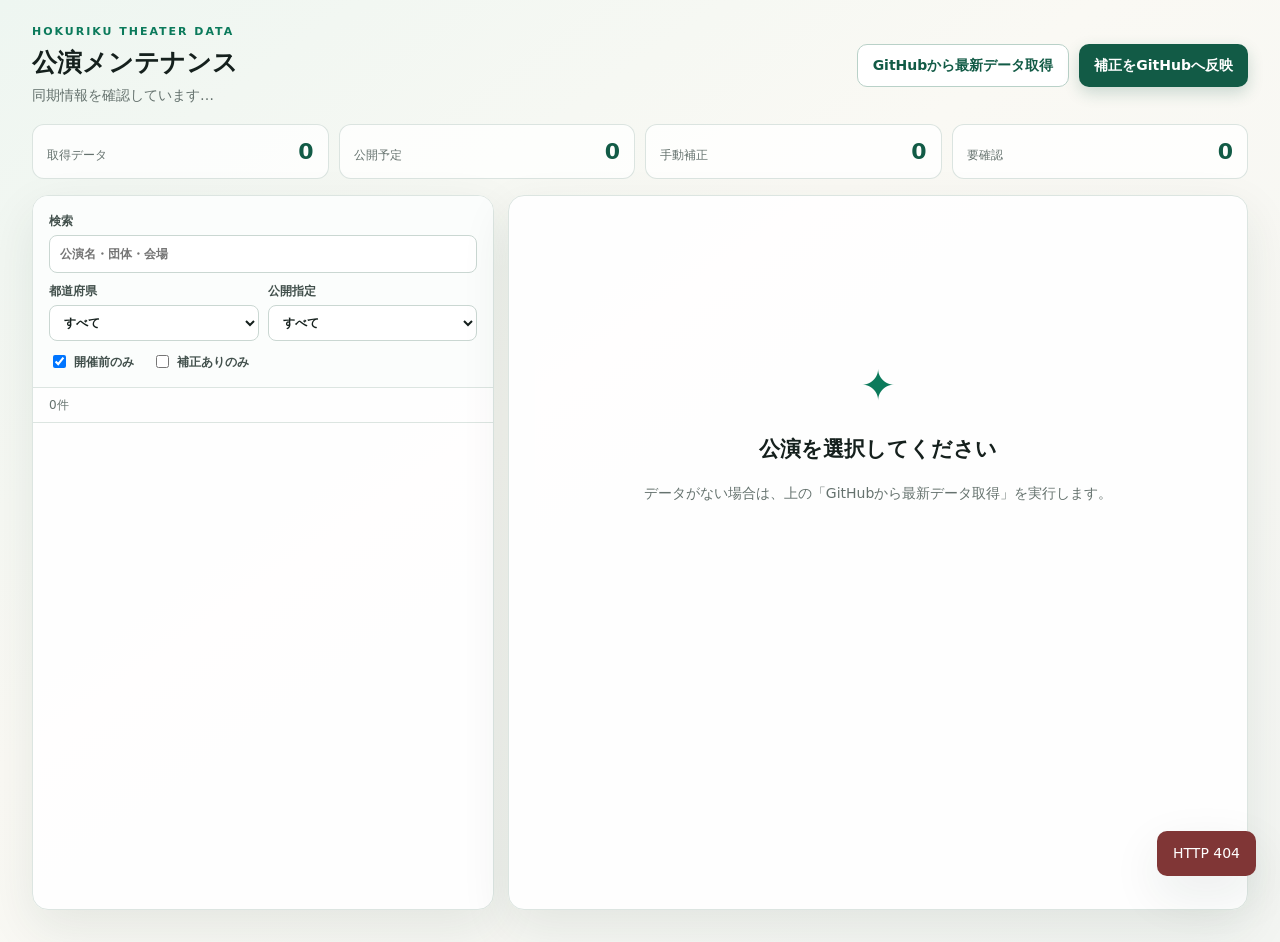
==== maintenance_web/index.html @ 02702229 "Add local event maintenance interface" ====
<!doctype html>
<html lang="ja">
<head>
  <meta charset="utf-8">
  <meta name="viewport" content="width=device-width,initial-scale=1">
  <title>公演メンテナンス</title>
  <link rel="stylesheet" href="maintenance.css">
  <script src="maintenance.js" defer></script>
</head>
<body>
  <header class="topbar">
    <div>
      <p class="eyebrow">HOKURIKU THEATER DATA</p>
      <h1>公演メンテナンス</h1>
      <p id="syncSummary" class="muted">同期情報を確認しています…</p>
    </div>
    <div class="actions">
      <button id="syncButton" class="button secondary">GitHubから最新データ取得</button>
      <button id="publishButton" class="button primary">補正をGitHubへ反映</button>
    </div>
  </header>

  <section id="warningBar" class="warning" hidden></section>
  <section class="metrics" aria-label="データ件数">
    <article><span>取得データ</span><strong id="baseCount">0</strong></article>
    <article><span>公開予定</span><strong id="scheduleCount">0</strong></article>
    <article><span>手動補正</span><strong id="overrideCount">0</strong></article>
    <article><span>要確認</span><strong id="problemCount">0</strong></article>
  </section>

  <main class="workspace">
    <aside class="list-pane">
      <div class="filters">
        <label>検索<input id="searchInput" type="search" placeholder="公演名・団体・会場"></label>
        <div class="filter-grid">
          <label>都道府県<select id="prefectureFilter"><option value="">すべて</option></select></label>
          <label>公開指定<select id="publicationFilter"><option value="">すべて</option><option value="default">自動判定</option><option value="published">掲載確定</option><option value="excluded">除外確定</option></select></label>
        </div>
        <div class="checks">
          <label><input id="upcomingOnly" type="checkbox" checked> 開催前のみ</label>
          <label><input id="overrideOnly" type="checkbox"> 補正ありのみ</label>
        </div>
      </div>
      <p id="resultCount" class="result-count">0件</p>
      <div id="eventList" class="event-list" aria-live="polite"></div>
    </aside>

    <section class="detail-pane">
      <div id="emptyState" class="empty-state">
        <div class="empty-icon">✦</div>
        <h2>公演を選択してください</h2>
        <p>データがない場合は、上の「GitHubから最新データ取得」を実行します。</p>
      </div>

      <form id="editForm" hidden>
        <div class="detail-header">
          <div>
            <p id="eventId" class="event-id"></p>
            <h2 id="detailTitle">公演情報を補正</h2>
          </div>
          <span id="overrideBadge" class="badge" hidden>補正あり</span>
        </div>

        <div class="form-grid">
          <label class="wide">公演名<input name="event_name" required></label>
          <label class="wide">正規化公演名<input name="normalized_event_name"></label>
          <label>団体名<input name="organization"></label>
          <label>カテゴリ<input name="category"></label>
          <label>会場名<input name="venue_name"></label>
          <label>正規化会場名<input name="normalized_venue_name"></label>
          <label class="wide">所在地<input name="location"></label>
          <label class="wide">正規化所在地<input name="normalized_location"></label>
          <label>開始日<input name="start_date" type="date"></label>
          <label>終了日<input name="end_date" type="date"></label>
          <label>開始時刻<input name="start_time" type="time"></label>
          <label>抽出推奨<select name="posting_recommendation"><option value="">未指定</option><option value="post">post</option><option value="review">review</option><option value="skip">skip</option></select></label>
          <label>告知投稿<select name="is_event_announcement"><option value="">未指定</option><option value="true">はい</option><option value="false">いいえ</option></select></label>
          <label>具体的日程あり<select name="has_actionable_schedule_info"><option value="">未指定</option><option value="true">はい</option><option value="false">いいえ</option></select></label>
          <label class="wide">公式参照URL<input name="manual_reference_url" type="url" placeholder="https://..."></label>
          <label>公開指定<select name="manual_publish_status"><option value="default">自動判定</option><option value="published">掲載確定</option><option value="excluded">除外確定</option></select></label>
          <label class="wide">補正メモ<textarea id="noteInput" rows="3" placeholder="確認した公式情報など"></textarea></label>
        </div>

        <section class="preview-card">
          <div><span class="preview-label">公開プレビュー</span><strong id="previewStatus"></strong></div>
          <p id="previewText"></p>
          <a id="previewLink" target="_blank" rel="noreferrer" hidden>参照先を開く</a>
        </section>

        <section class="source-card">
          <h3>元ツイート</h3>
          <div id="sourceLinks"></div>
        </section>

        <div class="form-actions">
          <button id="deleteButton" type="button" class="button danger">補正を解除</button>
          <button type="submit" class="button primary">補正を保存</button>
        </div>
      </form>
    </section>
  </main>
  <div id="toast" class="toast" role="status" aria-live="polite" hidden></div>
</body>
</html>
---- maintenance_web/maintenance.css ----
:root{color-scheme:light;--ink:#15201d;--muted:#65726e;--line:#dce5e1;--paper:#fff;--soft:#f3f7f5;--green:#125b46;--green2:#0b7a5b;--amber:#a56410;--red:#a43d3d;--shadow:0 18px 50px rgba(24,52,43,.09)}*{box-sizing:border-box}body{margin:0;background:linear-gradient(145deg,#eef6f1 0,#faf9f4 42%,#f3f5f2 100%);color:var(--ink);font:14px/1.5 system-ui,-apple-system,"Segoe UI",sans-serif;min-height:100vh}.topbar{display:flex;justify-content:space-between;gap:24px;align-items:center;padding:24px 32px 18px}.eyebrow{margin:0 0 3px;color:var(--green2);font-size:11px;letter-spacing:.18em;font-weight:800}.topbar h1{font-size:25px;margin:0}.muted{color:var(--muted);margin:4px 0 0}.actions,.form-actions{display:flex;gap:10px}.button{border:0;border-radius:10px;padding:10px 15px;font:inherit;font-weight:700;cursor:pointer;transition:.18s}.button:disabled{opacity:.5;cursor:wait}.button.primary{background:var(--green);color:white;box-shadow:0 6px 16px rgba(18,91,70,.2)}.button.secondary{background:white;color:var(--green);border:1px solid #b9d1c8}.button.danger{background:#fff0ef;color:var(--red);margin-right:auto}.button:hover:not(:disabled){transform:translateY(-1px)}.warning{margin:0 32px 14px;padding:10px 14px;border-radius:9px;background:#fff4d9;color:#74450a;border:1px solid #f0d394}.metrics{display:grid;grid-template-columns:repeat(4,minmax(100px,1fr));gap:10px;margin:0 32px 16px}.metrics article{background:rgba(255,255,255,.76);border:1px solid rgba(215,226,221,.9);border-radius:12px;padding:10px 14px;display:flex;justify-content:space-between;align-items:baseline}.metrics span{color:var(--muted);font-size:12px}.metrics strong{font-size:22px;color:var(--green)}.workspace{display:grid;grid-template-columns:minmax(300px,38%) 1fr;gap:14px;margin:0 32px 32px;height:calc(100vh - 185px);min-height:560px}.list-pane,.detail-pane{background:rgba(255,255,255,.92);border:1px solid var(--line);border-radius:16px;box-shadow:var(--shadow);overflow:hidden}.list-pane{display:flex;flex-direction:column}.filters{padding:16px;border-bottom:1px solid var(--line);background:#fbfdfc}.filters label,.form-grid label{display:flex;flex-direction:column;gap:5px;font-size:12px;font-weight:700;color:#42504c}.filters input,.filters select,.form-grid input,.form-grid select,.form-grid textarea{width:100%;border:1px solid #cad7d2;border-radius:8px;background:white;padding:9px 10px;color:var(--ink);font:inherit;outline:none}.filters input:focus,.filters select:focus,.form-grid input:focus,.form-grid select:focus,.form-grid textarea:focus{border-color:var(--green2);box-shadow:0 0 0 3px rgba(11,122,91,.11)}.filter-grid{display:grid;grid-template-columns:1fr 1fr;gap:9px;margin-top:9px}.checks{display:flex;gap:18px;margin-top:11px}.checks label{flex-direction:row;align-items:center}.checks input{width:auto}.result-count{padding:8px 16px;margin:0;color:var(--muted);font-size:12px;border-bottom:1px solid var(--line)}.event-list{overflow:auto}.event-item{display:block;width:100%;border:0;border-bottom:1px solid #edf1ef;background:white;text-align:left;padding:13px 16px;cursor:pointer;color:inherit}.event-item:hover{background:#f6faf8}.event-item.active{background:#eaf5f0;box-shadow:inset 4px 0 var(--green2)}.event-item strong{display:block;margin-bottom:3px;font-size:14px}.event-meta{display:flex;gap:7px;flex-wrap:wrap;color:var(--muted);font-size:12px}.mini-badge{font-size:10px;padding:1px 6px;border-radius:10px;background:#dcefe7;color:var(--green)}.mini-badge.excluded{background:#f7dddd;color:var(--red)}.detail-pane{overflow:auto;padding:23px}.empty-state{text-align:center;color:var(--muted);padding:15vh 20px}.empty-state h2{color:var(--ink)}.empty-icon{font-size:42px;color:var(--green2)}.detail-header{display:flex;justify-content:space-between;align-items:start;border-bottom:1px solid var(--line);padding-bottom:14px;margin-bottom:18px}.detail-header h2{margin:2px 0 0;font-size:21px}.event-id{margin:0;color:var(--muted);font-size:11px;font-family:ui-monospace,monospace}.badge{background:#dcefe7;color:var(--green);padding:4px 9px;border-radius:20px;font-size:11px;font-weight:800}.form-grid{display:grid;grid-template-columns:1fr 1fr;gap:13px 15px}.form-grid .wide{grid-column:1/-1}.form-grid label.changed{color:var(--amber)}.form-grid label.changed input,.form-grid label.changed select,.form-grid label.changed textarea{border-color:#d8a34c;background:#fffbf0}.preview-card,.source-card{border:1px solid var(--line);border-radius:11px;background:var(--soft);padding:14px;margin-top:17px}.preview-card>div{display:flex;justify-content:space-between}.preview-label,.source-card h3{font-size:11px;text-transform:uppercase;letter-spacing:.08em;color:var(--muted);margin:0}.preview-card p{margin:7px 0}.preview-card a,.source-card a{color:var(--green2)}.source-card a{display:block;margin-top:5px;overflow-wrap:anywhere}.form-actions{margin-top:18px;justify-content:flex-end}.toast{position:fixed;right:24px;bottom:24px;z-index:5;background:#163c31;color:white;border-radius:10px;padding:12px 16px;box-shadow:var(--shadow);max-width:min(420px,90vw)}.toast.error{background:#803636}@media(max-width:900px){.topbar{align-items:flex-start;flex-direction:column}.workspace{grid-template-columns:1fr;height:auto}.list-pane{height:48vh}.detail-pane{min-height:550px}.metrics{grid-template-columns:1fr 1fr}}@media(max-width:560px){.topbar,.workspace{margin-left:14px;margin-right:14px}.topbar{padding-left:0;padding-right:0}.metrics{margin-left:14px;margin-right:14px}.actions{width:100%;flex-direction:column}.workspace{display:block}.list-pane{margin-bottom:12px}.form-grid{grid-template-columns:1fr}.form-grid .wide{grid-column:auto}.filter-grid{grid-template-columns:1fr}.checks{flex-direction:column;gap:5px}}
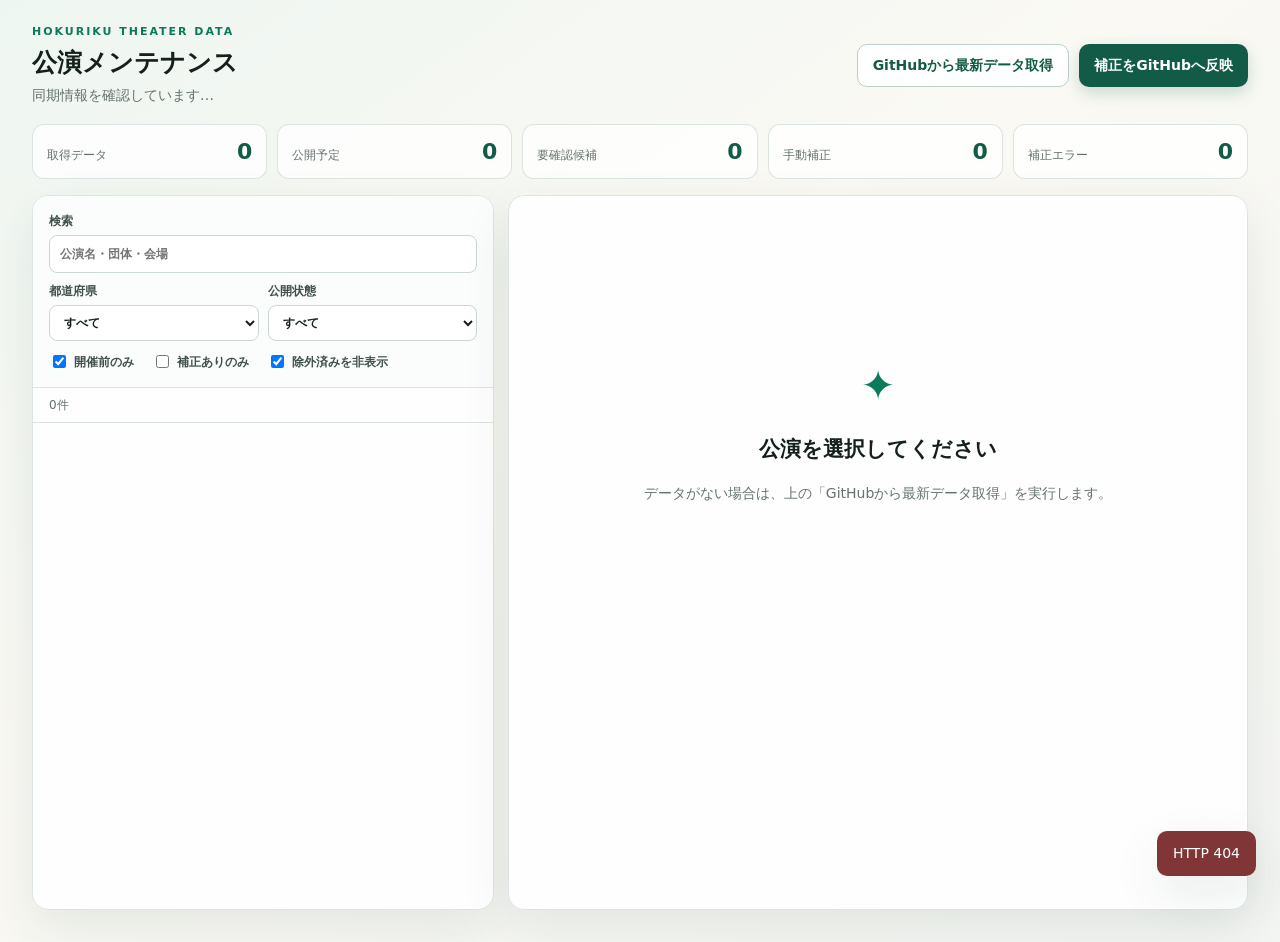
==== commit b5375ae9: "Add review workflow and improve pipeline Co-authored-by: Copilot <223556219+Copilot@users.noreply.gi" ====
--- a/maintenance_web/index.html
+++ b/maintenance_web/index.html
@@ -24,8 +24,9 @@
   <section class="metrics" aria-label="データ件数">
     <article><span>取得データ</span><strong id="baseCount">0</strong></article>
     <article><span>公開予定</span><strong id="scheduleCount">0</strong></article>
+    <article><span>要確認候補</span><strong id="reviewCount">0</strong></article>
     <article><span>手動補正</span><strong id="overrideCount">0</strong></article>
-    <article><span>要確認</span><strong id="problemCount">0</strong></article>
+    <article><span>補正エラー</span><strong id="problemCount">0</strong></article>
   </section>
 
   <main class="workspace">
@@ -34,11 +35,12 @@
         <label>検索<input id="searchInput" type="search" placeholder="公演名・団体・会場"></label>
         <div class="filter-grid">
           <label>都道府県<select id="prefectureFilter"><option value="">すべて</option></select></label>
-          <label>公開指定<select id="publicationFilter"><option value="">すべて</option><option value="default">自動判定</option><option value="published">掲載確定</option><option value="excluded">除外確定</option></select></label>
+          <label>公開状態<select id="publicationFilter"><option value="">すべて</option><option value="review">要確認</option><option value="default">自動判定</option><option value="published">掲載確定</option><option value="excluded">除外確定</option></select></label>
         </div>
         <div class="checks">
           <label><input id="upcomingOnly" type="checkbox" checked> 開催前のみ</label>
           <label><input id="overrideOnly" type="checkbox"> 補正ありのみ</label>
+          <label><input id="hideExcluded" type="checkbox" checked> 除外済みを非表示</label>
         </div>
       </div>
       <p id="resultCount" class="result-count">0件</p>
@@ -64,7 +66,7 @@
         <div class="form-grid">
           <label class="wide">公演名<input name="event_name" required></label>
           <label class="wide">正規化公演名<input name="normalized_event_name"></label>
-          <label>団体名<input name="organization"></label>
+          <label>団体名（マスター）<select name="organization"><option value="">未指定（団体マスターから選択）</option></select><small id="organizationStatus" class="muted" hidden></small></label>
           <label>カテゴリ<input name="category"></label>
           <label>会場名<input name="venue_name"></label>
           <label>正規化会場名<input name="normalized_venue_name"></label>
--- a/maintenance_web/maintenance.css
+++ b/maintenance_web/maintenance.css
@@ -1 +1,2 @@
-:root{color-scheme:light;--ink:#15201d;--muted:#65726e;--line:#dce5e1;--paper:#fff;--soft:#f3f7f5;--green:#125b46;--green2:#0b7a5b;--amber:#a56410;--red:#a43d3d;--shadow:0 18px 50px rgba(24,52,43,.09)}*{box-sizing:border-box}body{margin:0;background:linear-gradient(145deg,#eef6f1 0,#faf9f4 42%,#f3f5f2 100%);color:var(--ink);font:14px/1.5 system-ui,-apple-system,"Segoe UI",sans-serif;min-height:100vh}.topbar{display:flex;justify-content:space-between;gap:24px;align-items:center;padding:24px 32px 18px}.eyebrow{margin:0 0 3px;color:var(--green2);font-size:11px;letter-spacing:.18em;font-weight:800}.topbar h1{font-size:25px;margin:0}.muted{color:var(--muted);margin:4px 0 0}.actions,.form-actions{display:flex;gap:10px}.button{border:0;border-radius:10px;padding:10px 15px;font:inherit;font-weight:700;cursor:pointer;transition:.18s}.button:disabled{opacity:.5;cursor:wait}.button.primary{background:var(--green);color:white;box-shadow:0 6px 16px rgba(18,91,70,.2)}.button.secondary{background:white;color:var(--green);border:1px solid #b9d1c8}.button.danger{background:#fff0ef;color:var(--red);margin-right:auto}.button:hover:not(:disabled){transform:translateY(-1px)}.warning{margin:0 32px 14px;padding:10px 14px;border-radius:9px;background:#fff4d9;color:#74450a;border:1px solid #f0d394}.metrics{display:grid;grid-template-columns:repeat(4,minmax(100px,1fr));gap:10px;margin:0 32px 16px}.metrics article{background:rgba(255,255,255,.76);border:1px solid rgba(215,226,221,.9);border-radius:12px;padding:10px 14px;display:flex;justify-content:space-between;align-items:baseline}.metrics span{color:var(--muted);font-size:12px}.metrics strong{font-size:22px;color:var(--green)}.workspace{display:grid;grid-template-columns:minmax(300px,38%) 1fr;gap:14px;margin:0 32px 32px;height:calc(100vh - 185px);min-height:560px}.list-pane,.detail-pane{background:rgba(255,255,255,.92);border:1px solid var(--line);border-radius:16px;box-shadow:var(--shadow);overflow:hidden}.list-pane{display:flex;flex-direction:column}.filters{padding:16px;border-bottom:1px solid var(--line);background:#fbfdfc}.filters label,.form-grid label{display:flex;flex-direction:column;gap:5px;font-size:12px;font-weight:700;color:#42504c}.filters input,.filters select,.form-grid input,.form-grid select,.form-grid textarea{width:100%;border:1px solid #cad7d2;border-radius:8px;background:white;padding:9px 10px;color:var(--ink);font:inherit;outline:none}.filters input:focus,.filters select:focus,.form-grid input:focus,.form-grid select:focus,.form-grid textarea:focus{border-color:var(--green2);box-shadow:0 0 0 3px rgba(11,122,91,.11)}.filter-grid{display:grid;grid-template-columns:1fr 1fr;gap:9px;margin-top:9px}.checks{display:flex;gap:18px;margin-top:11px}.checks label{flex-direction:row;align-items:center}.checks input{width:auto}.result-count{padding:8px 16px;margin:0;color:var(--muted);font-size:12px;border-bottom:1px solid var(--line)}.event-list{overflow:auto}.event-item{display:block;width:100%;border:0;border-bottom:1px solid #edf1ef;background:white;text-align:left;padding:13px 16px;cursor:pointer;color:inherit}.event-item:hover{background:#f6faf8}.event-item.active{background:#eaf5f0;box-shadow:inset 4px 0 var(--green2)}.event-item strong{display:block;margin-bottom:3px;font-size:14px}.event-meta{display:flex;gap:7px;flex-wrap:wrap;color:var(--muted);font-size:12px}.mini-badge{font-size:10px;padding:1px 6px;border-radius:10px;background:#dcefe7;color:var(--green)}.mini-badge.excluded{background:#f7dddd;color:var(--red)}.detail-pane{overflow:auto;padding:23px}.empty-state{text-align:center;color:var(--muted);padding:15vh 20px}.empty-state h2{color:var(--ink)}.empty-icon{font-size:42px;color:var(--green2)}.detail-header{display:flex;justify-content:space-between;align-items:start;border-bottom:1px solid var(--line);padding-bottom:14px;margin-bottom:18px}.detail-header h2{margin:2px 0 0;font-size:21px}.event-id{margin:0;color:var(--muted);font-size:11px;font-family:ui-monospace,monospace}.badge{background:#dcefe7;color:var(--green);padding:4px 9px;border-radius:20px;font-size:11px;font-weight:800}.form-grid{display:grid;grid-template-columns:1fr 1fr;gap:13px 15px}.form-grid .wide{grid-column:1/-1}.form-grid label.changed{color:var(--amber)}.form-grid label.changed input,.form-grid label.changed select,.form-grid label.changed textarea{border-color:#d8a34c;background:#fffbf0}.preview-card,.source-card{border:1px solid var(--line);border-radius:11px;background:var(--soft);padding:14px;margin-top:17px}.preview-card>div{display:flex;justify-content:space-between}.preview-label,.source-card h3{font-size:11px;text-transform:uppercase;letter-spacing:.08em;color:var(--muted);margin:0}.preview-card p{margin:7px 0}.preview-card a,.source-card a{color:var(--green2)}.source-card a{display:block;margin-top:5px;overflow-wrap:anywhere}.form-actions{margin-top:18px;justify-content:flex-end}.toast{position:fixed;right:24px;bottom:24px;z-index:5;background:#163c31;color:white;border-radius:10px;padding:12px 16px;box-shadow:var(--shadow);max-width:min(420px,90vw)}.toast.error{background:#803636}@media(max-width:900px){.topbar{align-items:flex-start;flex-direction:column}.workspace{grid-template-columns:1fr;height:auto}.list-pane{height:48vh}.detail-pane{min-height:550px}.metrics{grid-template-columns:1fr 1fr}}@media(max-width:560px){.topbar,.workspace{margin-left:14px;margin-right:14px}.topbar{padding-left:0;padding-right:0}.metrics{margin-left:14px;margin-right:14px}.actions{width:100%;flex-direction:column}.workspace{display:block}.list-pane{margin-bottom:12px}.form-grid{grid-template-columns:1fr}.form-grid .wide{grid-column:auto}.filter-grid{grid-template-columns:1fr}.checks{flex-direction:column;gap:5px}}
+:root{color-scheme:light;--ink:#15201d;--muted:#65726e;--line:#dce5e1;--paper:#fff;--soft:#f3f7f5;--green:#125b46;--green2:#0b7a5b;--amber:#a56410;--red:#a43d3d;--shadow:0 18px 50px rgba(24,52,43,.09)}*{box-sizing:border-box}body{margin:0;background:linear-gradient(145deg,#eef6f1 0,#faf9f4 42%,#f3f5f2 100%);color:var(--ink);font:14px/1.5 system-ui,-apple-system,"Segoe UI",sans-serif;min-height:100vh}.topbar{display:flex;justify-content:space-between;gap:24px;align-items:center;padding:24px 32px 18px}.eyebrow{margin:0 0 3px;color:var(--green2);font-size:11px;letter-spacing:.18em;font-weight:800}.topbar h1{font-size:25px;margin:0}.muted{color:var(--muted);margin:4px 0 0}.actions,.form-actions{display:flex;gap:10px}.button{border:0;border-radius:10px;padding:10px 15px;font:inherit;font-weight:700;cursor:pointer;transition:.18s}.button:disabled{opacity:.5;cursor:wait}.button.primary{background:var(--green);color:white;box-shadow:0 6px 16px rgba(18,91,70,.2)}.button.secondary{background:white;color:var(--green);border:1px solid #b9d1c8}.button.danger{background:#fff0ef;color:var(--red);margin-right:auto}.button:hover:not(:disabled){transform:translateY(-1px)}.warning{margin:0 32px 14px;padding:10px 14px;border-radius:9px;background:#fff4d9;color:#74450a;border:1px solid #f0d394}.metrics{display:grid;grid-template-columns:repeat(5,minmax(100px,1fr));gap:10px;margin:0 32px 16px}.metrics article{background:rgba(255,255,255,.76);border:1px solid rgba(215,226,221,.9);border-radius:12px;padding:10px 14px;display:flex;justify-content:space-between;align-items:baseline}.metrics span{color:var(--muted);font-size:12px}.metrics strong{font-size:22px;color:var(--green)}.workspace{display:grid;grid-template-columns:minmax(300px,38%) 1fr;gap:14px;margin:0 32px 32px;height:calc(100vh - 185px);min-height:560px}.list-pane,.detail-pane{background:rgba(255,255,255,.92);border:1px solid var(--line);border-radius:16px;box-shadow:var(--shadow);overflow:hidden}.list-pane{display:flex;flex-direction:column}.filters{padding:16px;border-bottom:1px solid var(--line);background:#fbfdfc}.filters label,.form-grid label{display:flex;flex-direction:column;gap:5px;font-size:12px;font-weight:700;color:#42504c}.filters input,.filters select,.form-grid input,.form-grid select,.form-grid textarea{width:100%;border:1px solid #cad7d2;border-radius:8px;background:white;padding:9px 10px;color:var(--ink);font:inherit;outline:none}.filters input:focus,.filters select:focus,.form-grid input:focus,.form-grid select:focus,.form-grid textarea:focus{border-color:var(--green2);box-shadow:0 0 0 3px rgba(11,122,91,.11)}.filter-grid{display:grid;grid-template-columns:1fr 1fr;gap:9px;margin-top:9px}.checks{display:flex;gap:18px;margin-top:11px}.checks label{flex-direction:row;align-items:center}.checks input{width:auto}.result-count{padding:8px 16px;margin:0;color:var(--muted);font-size:12px;border-bottom:1px solid var(--line)}.event-list{overflow:auto}.event-item{display:block;width:100%;border:0;border-bottom:1px solid #edf1ef;background:white;text-align:left;padding:13px 16px;cursor:pointer;color:inherit}.event-item:hover{background:#f6faf8}.event-item.active{background:#eaf5f0;box-shadow:inset 4px 0 var(--green2)}.event-item strong{display:block;margin-bottom:3px;font-size:14px}.event-meta{display:flex;gap:7px;flex-wrap:wrap;color:var(--muted);font-size:12px}.mini-badge{font-size:10px;padding:1px 6px;border-radius:10px;background:#dcefe7;color:var(--green)}.mini-badge.excluded{background:#f7dddd;color:var(--red)}.detail-pane{overflow:auto;padding:23px}.empty-state{text-align:center;color:var(--muted);padding:15vh 20px}.empty-state h2{color:var(--ink)}.empty-icon{font-size:42px;color:var(--green2)}.detail-header{display:flex;justify-content:space-between;align-items:start;border-bottom:1px solid var(--line);padding-bottom:14px;margin-bottom:18px}.detail-header h2{margin:2px 0 0;font-size:21px}.event-id{margin:0;color:var(--muted);font-size:11px;font-family:ui-monospace,monospace}.badge{background:#dcefe7;color:var(--green);padding:4px 9px;border-radius:20px;font-size:11px;font-weight:800}.form-grid{display:grid;grid-template-columns:1fr 1fr;gap:13px 15px}.form-grid .wide{grid-column:1/-1}.form-grid label.changed{color:var(--amber)}.form-grid label.changed input,.form-grid label.changed select,.form-grid label.changed textarea{border-color:#d8a34c;background:#fffbf0}.preview-card,.source-card{border:1px solid var(--line);border-radius:11px;background:var(--soft);padding:14px;margin-top:17px}.preview-card>div{display:flex;justify-content:space-between}.preview-label,.source-card h3{font-size:11px;text-transform:uppercase;letter-spacing:.08em;color:var(--muted);margin:0}.preview-card p{margin:7px 0}.preview-card a,.source-card a{color:var(--green2)}.source-card a{display:block;margin-top:5px;overflow-wrap:anywhere}.form-actions{margin-top:18px;justify-content:flex-end}.toast{position:fixed;right:24px;bottom:24px;z-index:5;background:#163c31;color:white;border-radius:10px;padding:12px 16px;box-shadow:var(--shadow);max-width:min(420px,90vw)}.toast.error{background:#803636}@media(max-width:900px){.topbar{align-items:flex-start;flex-direction:column}.workspace{grid-template-columns:1fr;height:auto}.list-pane{height:48vh}.detail-pane{min-height:550px}.metrics{grid-template-columns:1fr 1fr}}@media(max-width:560px){.topbar,.workspace{margin-left:14px;margin-right:14px}.topbar{padding-left:0;padding-right:0}.metrics{margin-left:14px;margin-right:14px}.actions{width:100%;flex-direction:column}.workspace{display:block}.list-pane{margin-bottom:12px}.form-grid{grid-template-columns:1fr}.form-grid .wide{grid-column:auto}.filter-grid{grid-template-columns:1fr}.checks{flex-direction:column;gap:5px}}
+.mini-badge.review{background:#fff0cf;color:#8a590d}.detail-pane{overflow:auto;padding:23px}.empty-state{text-align:center;color:var(--muted);padding:15vh 20px}.empty-state h2{color:var(--ink)}.empty-icon{font-size:42px;color:var(--green2)}.detail-header{display:flex;justify-content:space-between;align-items:start;border-bottom:1px solid var(--line);padding-bottom:14px;margin-bottom:18px}.detail-header h2{margin:2px 0 0;font-size:21px}.event-id{margin:0;color:var(--muted);font-size:11px;font-family:ui-monospace,monospace}.badge{background:#dcefe7;color:var(--green);padding:4px 9px;border-radius:20px;font-size:11px;font-weight:800}.form-grid{display:grid;grid-template-columns:1fr 1fr;gap:13px 15px}.form-grid .wide{grid-column:1/-1}.form-grid label.changed{color:var(--amber)}.form-grid label.changed input,.form-grid label.changed select,.form-grid label.changed textarea{border-color:#d8a34c;background:#fffbf0}.preview-card,.source-card{border:1px solid var(--line);border-radius:11px;background:var(--soft);padding:14px;margin-top:17px}.preview-card>div{display:flex;justify-content:space-between}.preview-label,.source-card h3{font-size:11px;text-transform:uppercase;letter-spacing:.08em;color:var(--muted);margin:0}.preview-card p{margin:7px 0}.preview-card a,.source-card a{color:var(--green2)}.source-card a{display:block;margin-top:5px;overflow-wrap:anywhere}.form-actions{margin-top:18px;justify-content:flex-end}.toast{position:fixed;right:24px;bottom:24px;z-index:5;background:#163c31;color:white;border-radius:10px;padding:12px 16px;box-shadow:var(--shadow);max-width:min(420px,90vw)}.toast.error{background:#803636}@media(max-width:900px){.topbar{align-items:flex-start;flex-direction:column}.workspace{grid-template-columns:1fr;height:auto}.list-pane{height:48vh}.detail-pane{min-height:550px}.metrics{grid-template-columns:1fr 1fr}}@media(max-width:560px){.topbar,.workspace{margin-left:14px;margin-right:14px}.topbar{padding-left:0;padding-right:0}.metrics{margin-left:14px;margin-right:14px}.actions{width:100%;flex-direction:column}.workspace{display:block}.list-pane{margin-bottom:12px}.form-grid{grid-template-columns:1fr}.form-grid .wide{grid-column:auto}.filter-grid{grid-template-columns:1fr}.checks{flex-direction:column;gap:5px}}
